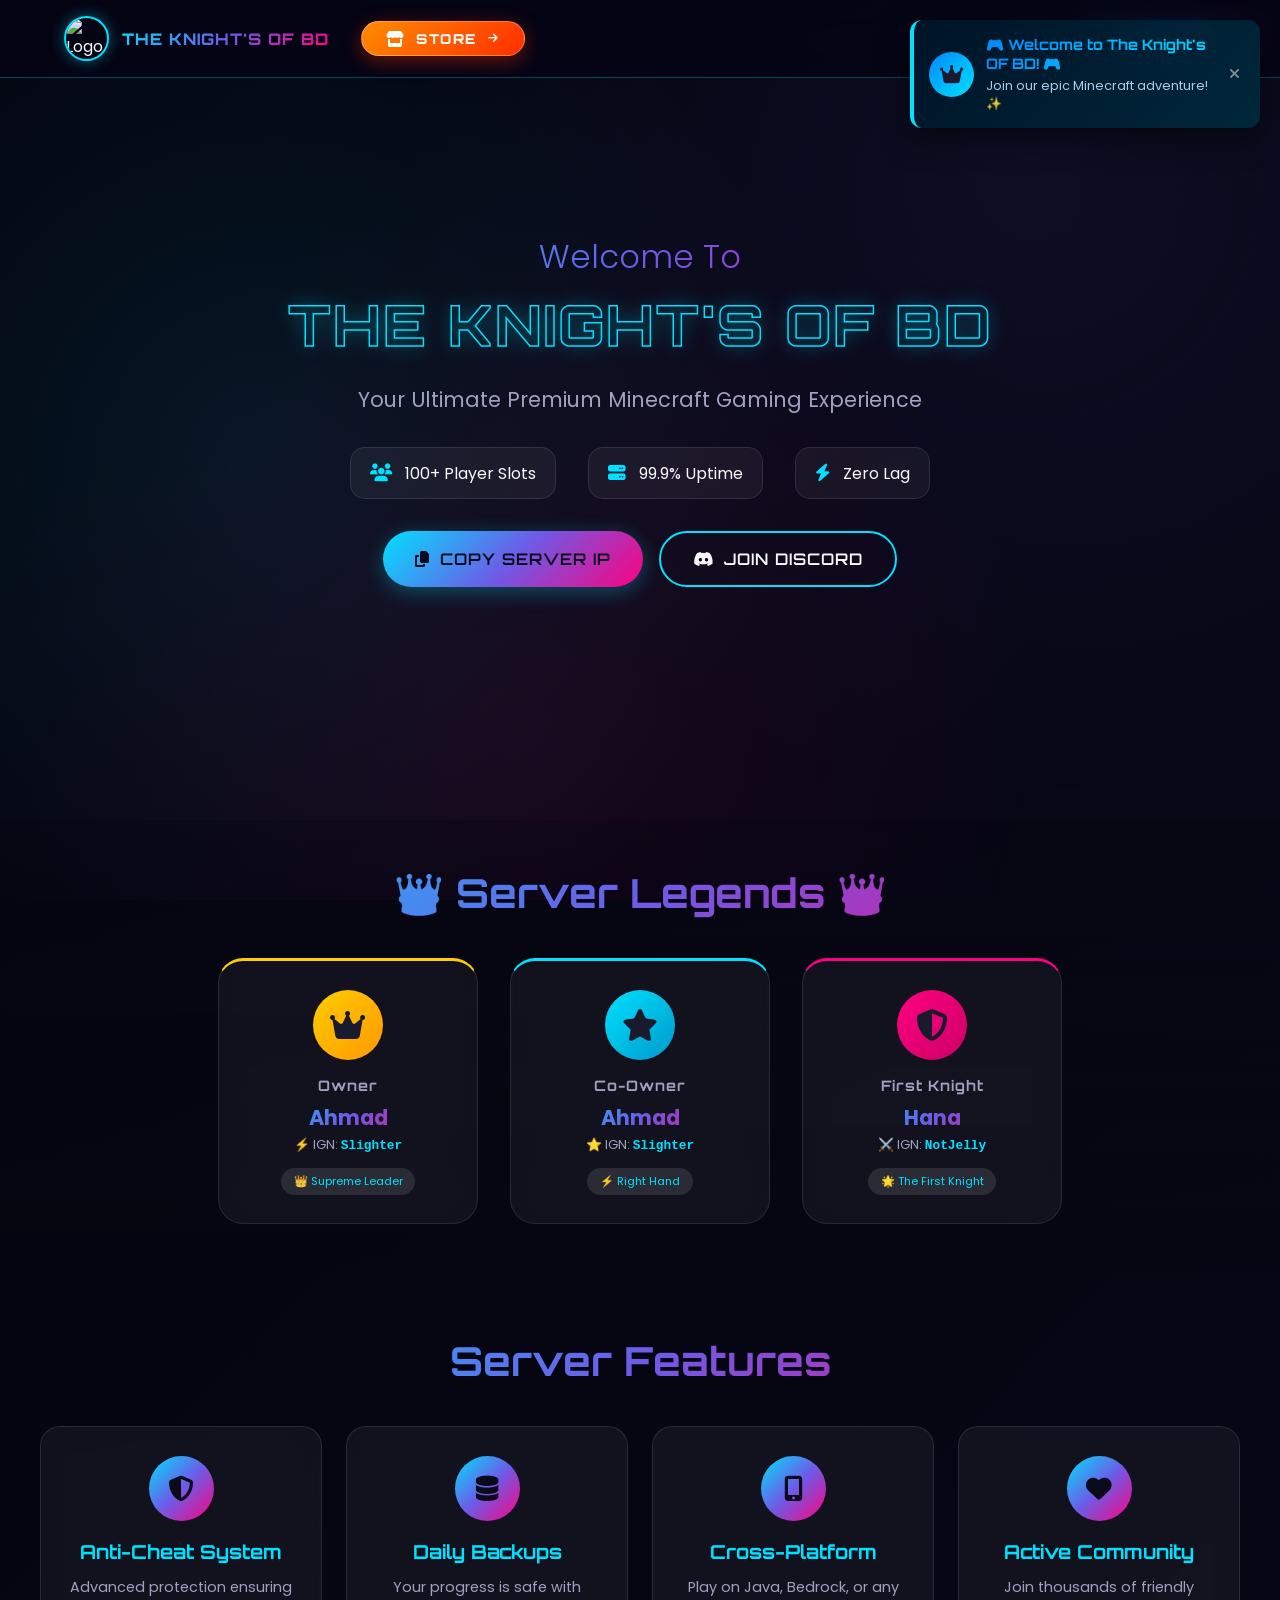
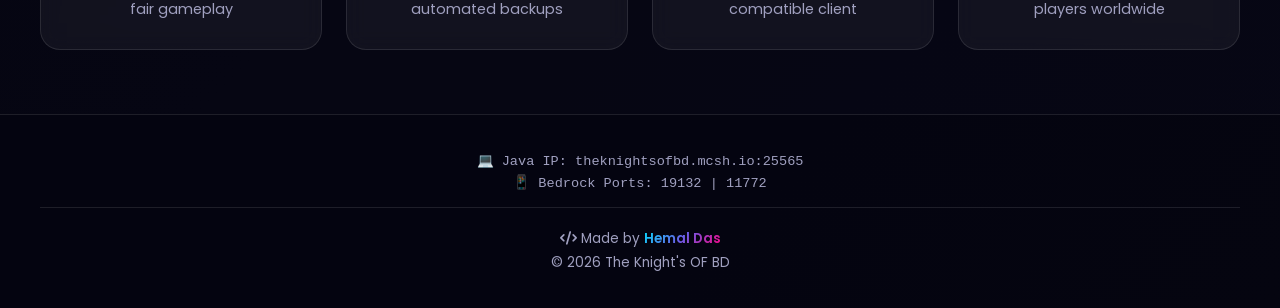
==== index.html @ 2b873f86 "Add files via upload" ====
<!DOCTYPE html>
<html lang="en">
<head>
    <meta charset="UTF-8">
    <meta name="viewport" content="width=device-width, initial-scale=1.0, viewport-fit=cover">
    <meta name="description" content="The Knight's OF BD - Premium Minecraft Gaming Server">
    <meta name="theme-color" content="#0a0a1a">
    <meta name="mobile-web-app-capable" content="yes">
    <meta name="apple-mobile-web-app-status-bar-style" content="black-translucent">
    <title>The Knight's OF BD | Minecraft Server</title>
    <link rel="icon" type="image/x-icon" href="assets/KnightLOGO9.png">
    <link rel="stylesheet" href="style.css">
    <link rel="stylesheet" href="https://cdnjs.cloudflare.com/ajax/libs/font-awesome/6.4.0/css/all.min.css">
</head>
<body>

    <!-- Loading Screen -->
    <div class="loading-screen" id="loadingScreen">
        <div class="loader">
            <div class="sword">
                <div class="blade"></div>
                <div class="hilt"></div>
            </div>
            <p>Loading The Knight's OF BD...</p>
        </div>
    </div>

    <!-- MODERN NAVBAR -->
    <nav class="knight-navbar" id="mainNavbar">
        <div class="nav-container">
            <div class="nav-left">
                <div class="nav-logo">
                    <img src="assets/KnightLOGO11.png" alt="Logo" class="nav-logo-img">
                    <span class="nav-logo-text">THE KNIGHT'S OF BD</span>
                </div>
                
                <a href="store" class="store-btn" id="storeBtn">
                    <i class="fas fa-store"></i>
                    <span>STORE</span>
                    <i class="fas fa-arrow-right"></i>
                </a>
            </div>
            
            <div class="nav-right">
                <button class="login-btn" id="loginBtn">
                    <i class="fas fa-user"></i>
                    <span>Login</span>
                </button>
                
                <div class="user-menu" id="userMenu" style="display: none;">
                    <img class="user-avatar" id="userAvatar" src="" alt="avatar">
                    <span class="user-name" id="userName">Player</span>
                    <button class="logout-btn" id="logoutBtn">
                        <i class="fas fa-sign-out-alt"></i>
                    </button>
                </div>
            </div>
        </div>
    </nav>

    <!-- Floating Copy Button -->
    <button class="floating-copy-btn" id="floatingCopyBtn">
        <i class="fas fa-copy"></i>
        <span>Click to Copy IP</span>
    </button>

    <!-- Hero Section -->
    <main class="hero-section" id="home">
        <div class="hero-content">
            <div class="hero-text">
                <h2 class="main-title">
                    <span class="title-gradient">Welcome To</span>
                    <span class="title-outline">THE KNIGHT'S OF BD</span>
                </h2>
                <p class="tagline">Your Ultimate Premium Minecraft Gaming Experience</p>
                
                <div class="server-stats">
                    <div class="stat"><i class="fas fa-users"></i><span>100+ Player Slots</span></div>
                    <div class="stat"><i class="fas fa-server"></i><span>99.9% Uptime</span></div>
                    <div class="stat"><i class="fas fa-bolt"></i><span>Zero Lag</span></div>
                </div>
            </div>
            
            <div class="hero-actions">
                <button class="btn-primary" id="copyIpBtn"><i class="fas fa-copy"></i> Copy Server IP</button>
                <button class="btn-secondary" id="discordBtn"><i class="fab fa-discord"></i> Join Discord</button>
            </div>
        </div>
    </main>

    <!-- Members Section -->
    <section class="members-section" id="members">
        <h2 class="section-title">👑 Server Legends 👑</h2>
        <div class="members-grid">
            <div class="member-card owner">
                <div class="member-icon"><i class="fas fa-crown"></i></div>
                <h3>Owner</h3>
                <p class="member-name">Ahmad</p>
                <p class="member-ign">⚡ IGN: <span>Slighter</span></p>
                <span class="member-badge">👑 Supreme Leader</span>
            </div>
            <div class="member-card coowner">
                <div class="member-icon"><i class="fas fa-star"></i></div>
                <h3>Co-Owner</h3>
                <p class="member-name">Ahmad</p>
                <p class="member-ign">⭐ IGN: <span>Slighter</span></p>
                <span class="member-badge">⚡ Right Hand</span>
            </div>
            <div class="member-card knight">
                <div class="member-icon"><i class="fas fa-shield-alt"></i></div>
                <h3>First Knight</h3>
                <p class="member-name">Hana</p>
                <p class="member-ign">⚔️ IGN: <span>NotJelly</span></p>
                <span class="member-badge">🌟 The First Knight</span>
            </div>
        </div>
    </section>

    <!-- Features Section -->
    <section class="features-section" id="features">
        <h2 class="section-title">Server Features</h2>
        <div class="features-grid">
            <div class="feature-card"><div class="feature-icon"><i class="fas fa-shield-alt"></i></div><h3>Anti-Cheat System</h3><p>Advanced protection ensuring fair gameplay</p></div>
            <div class="feature-card"><div class="feature-icon"><i class="fas fa-database"></i></div><h3>Daily Backups</h3><p>Your progress is safe with automated backups</p></div>
            <div class="feature-card"><div class="feature-icon"><i class="fas fa-mobile-alt"></i></div><h3>Cross-Platform</h3><p>Play on Java, Bedrock, or any compatible client</p></div>
            <div class="feature-card"><div class="feature-icon"><i class="fas fa-heart"></i></div><h3>Active Community</h3><p>Join thousands of friendly players worldwide</p></div>
        </div>
    </section>

    <!-- Footer -->
    <footer class="footer">
        <div class="footer-content">
            <div class="footer-info">
                <p class="server-ip-footer">💻 Java IP: theknightsofbd.mcsh.io:25565</p>
                <p class="server-ip-footer">📱 Bedrock Ports: 19132 | 11772</p>
            </div>
            <div class="footer-credit"><p><i class="fas fa-code"></i> Made by <span class="highlight">Hemal Das</span></p><p>&copy; 2026 The Knight's OF BD</p></div>
        </div>
    </footer>
    
    <!-- Login Modal -->
    <div class="modal" id="loginModal">
        <div class="modal-content login-modal-content">
            <button class="close-modal" id="closeLoginModal">&times;</button>
            <h2><i class="fas fa-user-shield"></i> Welcome to Knights of BD</h2>
            <div class="login-tabs">
                <button class="tab-btn active" id="loginTabBtn">🔐 Login</button>
                <button class="tab-btn" id="registerTabBtn">📝 Register</button>
            </div>
            <form id="loginForm" class="auth-form active">
                <input type="email" id="loginEmail" placeholder="Email Address" required>
                <input type="password" id="loginPassword" placeholder="Password" required>
                <button type="submit" class="auth-submit">Login <i class="fas fa-arrow-right"></i></button>
            </form>
            <form id="registerForm" class="auth-form">
                <input type="text" id="regUsername" placeholder="Username" required>
                <input type="email" id="regEmail" placeholder="Email Address" required>
                <input type="password" id="regPassword" placeholder="Password (min 6 characters)" required>
                <button type="submit" class="auth-submit">Create Account <i class="fas fa-gem"></i></button>
            </form>
        </div>
    </div>

    <!-- IP Modal -->
    <div class="modal" id="ipModal">
        <div class="modal-content">
            <button class="close-modal">&times;</button>
            <h2><i class="fas fa-server"></i> Server Connection</h2>
            <div class="ip-section"><h3><i class="fab fa-java"></i> Java Edition</h3><div class="ip-container"><code class="server-ip">theknightsofbd.mcsh.io:25565</code><button class="copy-btn" data-ip="theknightsofbd.mcsh.io:25565"><i class="fas fa-copy"></i> Copy</button></div></div>
            <div class="ip-section"><h3><i class="fas fa-mobile-alt"></i> Bedrock Edition</h3><div class="ip-container"><code class="server-ip">theknightsofbd.mcsh.io</code><button class="copy-btn" data-ip="theknightsofbd.mcsh.io"><i class="fas fa-copy"></i> Copy IP</button></div><div class="port-info"><p><strong>Ports:</strong> 19132 or 11772</p></div></div>
            <div class="version-info"><p><i class="fas fa-code-branch"></i> <strong>Supported Versions:</strong> 1.8 - 1.21.x</p></div>
        </div>
    </div>

    <!-- Notification Container -->
    <div class="notification-container" id="notificationContainer"></div>

    <!-- Back to Top Button -->
    <button class="back-to-top" id="backToTop"><i class="fas fa-arrow-up"></i></button>

    <!-- Firebase Config -->
    <script type="module">
        // Firebase SDK imports
        import { initializeApp } from "https://www.gstatic.com/firebasejs/11.0.1/firebase-app.js";
        import { 
            getAuth, 
            createUserWithEmailAndPassword, 
            signInWithEmailAndPassword, 
            signOut, 
            onAuthStateChanged 
        } from "https://www.gstatic.com/firebasejs/11.0.1/firebase-auth.js";

        // Your Firebase Configuration
        const firebaseConfig = {
            apiKey: "AIzaSyAIUFhLZC21fM4-ouKpMWF1ByBtD5ix8KU",
            authDomain: "the-knights-acc.firebaseapp.com",
            projectId: "the-knights-acc",
            storageBucket: "the-knights-acc.firebasestorage.app",
            messagingSenderId: "223979026951",
            appId: "1:223979026951:web:9f0e31cf6805e7ada588a2",
            measurementId: "G-ZK5RGP712N"
        };

        // Initialize Firebase
        const app = initializeApp(firebaseConfig);
        const auth = getAuth(app);
        console.log('✅ Firebase Connected!');

        // Notification function
        function showNotification(title, message, type = 'info') {
            const container = document.getElementById('notificationContainer');
            if (!container) { alert(`${title}: ${message}`); return; }
            
            const toast = document.createElement('div');
            toast.className = `toast-notification toast-${type}`;
            const icons = { success: 'fa-check-circle', error: 'fa-exclamation-triangle', info: 'fa-info-circle', warning: 'fa-exclamation-circle' };
            
            toast.innerHTML = `
                <div class="toast-icon"><i class="fas ${icons[type] || 'fa-bell'}"></i></div>
                <div class="toast-content"><div class="toast-title">${title}</div><div class="toast-message">${message}</div></div>
                <button class="toast-close" onclick="this.closest('.toast-notification').remove()"><i class="fas fa-times"></i></button>
                <div class="toast-progress"><div class="toast-progress-bar"></div></div>
            `;
            
            container.appendChild(toast);
            setTimeout(() => toast.classList.add('show'), 10);
            setTimeout(() => { toast.classList.remove('show'); setTimeout(() => toast.remove(), 300); }, 4000);
        }

        // DOM Elements
        document.addEventListener('DOMContentLoaded', () => {
            const loginBtn = document.getElementById('loginBtn');
            const loginModal = document.getElementById('loginModal');
            const closeLoginModal = document.getElementById('closeLoginModal');
            const loginTabBtn = document.getElementById('loginTabBtn');
            const registerTabBtn = document.getElementById('registerTabBtn');
            const loginForm = document.getElementById('loginForm');
            const registerForm = document.getElementById('registerForm');
            const userMenu = document.getElementById('userMenu');
            const userName = document.getElementById('userName');
            const userAvatar = document.getElementById('userAvatar');
            const logoutBtn = document.getElementById('logoutBtn');
            const copyIpBtn = document.getElementById('copyIpBtn');
            const ipModal = document.getElementById('ipModal');
            const discordBtn = document.getElementById('discordBtn');
            const floatingCopyBtn = document.getElementById('floatingCopyBtn');
            const backToTop = document.getElementById('backToTop');

            // Loading screen
            const loadingScreen = document.getElementById('loadingScreen');
            if (loadingScreen) {
                setTimeout(() => {
                    loadingScreen.classList.add('fade-out');
                    setTimeout(() => loadingScreen.style.display = 'none', 500);
                }, 2000);
            }

            // Copy IP function
            async function copyIP(ip) {
                try {
                    await navigator.clipboard.writeText(ip);
                    showNotification('✅ Copied!', `IP copied to clipboard!`, 'success');
                    if (navigator.vibrate) navigator.vibrate(100);
                } catch (err) {
                    showNotification('❌ Failed', 'Please copy manually', 'error');
                }
            }

            if (copyIpBtn) copyIpBtn.onclick = () => ipModal.classList.add('active');
            if (floatingCopyBtn) floatingCopyBtn.onclick = () => copyIP('theknightsofbd.mcsh.io');

            document.querySelectorAll('.copy-btn').forEach(btn => {
                btn.onclick = () => copyIP(btn.getAttribute('data-ip'));
            });

            if (discordBtn) {
                discordBtn.onclick = () => {
                    showNotification('Opening Discord', 'Join our community! 🎉', 'info');
                    setTimeout(() => window.open('https://discord.gg/GU9426EpBM', '_blank'), 500);
                };
            }

            if (backToTop) {
                window.addEventListener('scroll', () => {
                    backToTop.classList.toggle('visible', window.scrollY > 300);
                });
                backToTop.onclick = () => window.scrollTo({ top: 0, behavior: 'smooth' });
            }

            // Close modals
            document.querySelectorAll('.close-modal').forEach(btn => {
                btn.onclick = () => {
                    if (loginModal) loginModal.classList.remove('active');
                    if (ipModal) ipModal.classList.remove('active');
                };
            });
            
            window.onclick = (e) => {
                if (e.target === loginModal) loginModal.classList.remove('active');
                if (e.target === ipModal) ipModal.classList.remove('active');
            };

            if (loginBtn) loginBtn.onclick = () => loginModal.classList.add('active');
            if (closeLoginModal) closeLoginModal.onclick = () => loginModal.classList.remove('active');

            // Tab switching
            if (loginTabBtn && registerTabBtn && loginForm && registerForm) {
                loginTabBtn.onclick = () => {
                    loginTabBtn.classList.add('active'); 
                    registerTabBtn.classList.remove('active');
                    loginForm.classList.add('active'); 
                    registerForm.classList.remove('active');
                };
                registerTabBtn.onclick = () => {
                    registerTabBtn.classList.add('active'); 
                    loginTabBtn.classList.remove('active');
                    registerForm.classList.add('active'); 
                    loginForm.classList.remove('active');
                };
            }

            // Register
            if (registerForm) {
                registerForm.onsubmit = async (e) => {
                    e.preventDefault();
                    const username = document.getElementById('regUsername')?.value;
                    const email = document.getElementById('regEmail')?.value;
                    const password = document.getElementById('regPassword')?.value;
                    
                    if (!username || !email || !password) {
                        showNotification('Error', 'Please fill all fields!', 'error');
                        return;
                    }
                    if (password.length < 6) {
                        showNotification('Error', 'Password must be at least 6 characters!', 'error');
                        return;
                    }
                    
                    try {
                        const userCred = await createUserWithEmailAndPassword(auth, email, password);
                        showNotification('Welcome!', `✅ Account created, ${username}!`, 'success');
                        loginModal.classList.remove('active');
                        registerForm.reset();
                    } catch (error) {
                        let msg = error.code === 'auth/email-already-in-use' ? 'Email already registered!' : error.message;
                        showNotification('Registration Failed', msg, 'error');
                    }
                };
            }

            // Login
            if (loginForm) {
                loginForm.onsubmit = async (e) => {
                    e.preventDefault();
                    const email = document.getElementById('loginEmail')?.value;
                    const password = document.getElementById('loginPassword')?.value;
                    
                    if (!email || !password) {
                        showNotification('Error', 'Please enter email and password!', 'error');
                        return;
                    }
                    
                    try {
                        await signInWithEmailAndPassword(auth, email, password);
                        showNotification('Welcome Back!', '✅ Login successful! ⚔️', 'success');
                        loginModal.classList.remove('active');
                        loginForm.reset();
                    } catch (error) {
                        let msg = error.code === 'auth/invalid-credential' ? 'Invalid email or password!' : error.message;
                        showNotification('Login Failed', msg, 'error');
                    }
                };
            }

            // Logout
            if (logoutBtn) {
                logoutBtn.onclick = async () => {
                    await signOut(auth);
                    showNotification('Logged Out', '👋 See you soon!', 'info');
                };
            }

            // Auth State Listener
            onAuthStateChanged(auth, (user) => {
                const loginBtnElement = document.getElementById('loginBtn');
                const userMenuElement = document.getElementById('userMenu');
                
                if (user) {
                    const displayName = user.email.split('@')[0];
                    if (userName) userName.textContent = displayName;
                    if (userAvatar) {
                        userAvatar.src = `https://minotar.net/avatar/${encodeURIComponent(displayName)}/32`;
                        userAvatar.onerror = function() {
                            this.src = 'data:image/svg+xml,%3Csvg xmlns="http://www.w3.org/2000/svg" viewBox="0 0 100 100"%3E%3Crect width="100" height="100" fill="%23333"/%3E%3Ccircle cx="50" cy="40" r="15" fill="%23666"/%3E%3Crect x="35" y="60" width="30" height="25" fill="%23666"/%3E%3C/svg%3E';
                        };
                    }
                    if (userMenuElement) userMenuElement.style.display = 'flex';
                    if (loginBtnElement) loginBtnElement.style.display = 'none';
                } else {
                    if (userMenuElement) userMenuElement.style.display = 'none';
                    if (loginBtnElement) loginBtnElement.style.display = 'flex';
                }
            });
        });
    </script>
    <script src="script.js"></script>
</body>
</html>
---- style.css ----
/* ============================================
   THE KNIGHT'S OF BD - MAIN STYLESHEET
   No Nav Bar - Clean & Responsive
   ============================================ */

@import url('https://fonts.googleapis.com/css2?family=Orbitron:wght@400;500;600;700;800&family=Poppins:wght@300;400;500;600;700&display=swap');

:root {
    --primary: #00e1ff;
    --primary-dark: #00b8d4;
    --secondary: #6c5ce7;
    --dark: #0a0a1a;
    --darker: #050510;
    --light: #f8f9fa;
    --accent: #ff0080;
    --gradient: linear-gradient(135deg, #00e1ff, #6c5ce7, #ff0080);
    --glass: rgba(255, 255, 255, 0.05);
    --glass-border: rgba(255, 255, 255, 0.1);
    --shadow: 0 8px 32px rgba(0, 0, 0, 0.3);
    --transition: all 0.3s cubic-bezier(0.4, 0, 0.2, 1);
}

* {
    margin: 0;
    padding: 0;
    box-sizing: border-box;
}

body {
    font-family: 'Poppins', sans-serif;
    background: linear-gradient(135deg, var(--darker), var(--dark));
    color: var(--light);
    min-height: 100vh;
    overflow-x: hidden;
    position: relative;
}

/* Background Effects */
body::before {
    content: '';
    position: fixed;
    top: 0;
    left: 0;
    width: 100%;
    height: 100%;
    background: 
        radial-gradient(circle at 20% 50%, rgba(0, 225, 255, 0.08) 0%, transparent 50%),
        radial-gradient(circle at 80% 20%, rgba(108, 92, 231, 0.08) 0%, transparent 50%),
        radial-gradient(circle at 40% 80%, rgba(255, 0, 128, 0.08) 0%, transparent 50%);
    z-index: -2;
    pointer-events: none;
}

/* ====================
   LOADING SCREEN
   ==================== */
.loading-screen {
    position: fixed;
    top: 0;
    left: 0;
    width: 100%;
    height: 100%;
    background: var(--darker);
    display: flex;
    justify-content: center;
    align-items: center;
    z-index: 9999;
    transition: opacity 0.5s ease;
}

.loading-screen.fade-out {
    opacity: 0;
    pointer-events: none;
}

.loader {
    text-align: center;
}

.sword {
    position: relative;
    width: 60px;
    height: 200px;
    margin: 0 auto 30px;
    animation: swordIdle 2s infinite ease-in-out;
}

.blade {
    position: absolute;
    top: 0;
    left: 50%;
    transform: translateX(-50%);
    width: 8px;
    height: 150px;
    background: linear-gradient(to bottom, #bdc3c7, #95a5a6);
    border-radius: 4px;
}

.hilt {
    position: absolute;
    bottom: 0;
    left: 50%;
    transform: translateX(-50%);
    width: 20px;
    height: 50px;
    background: linear-gradient(to bottom, #8b4513, #654321);
    border-radius: 8px;
}

.loader p {
    font-family: 'Orbitron', sans-serif;
    font-size: 1rem;
    color: var(--primary);
    letter-spacing: 2px;
    text-transform: uppercase;
}

/* ====================
   FLOATING COPY BUTTON - TOP RIGHT CORNER
   ==================== */
.floating-copy-btn {
    position: fixed;
    top: 20px;
    right: 20px;  /* ← left থেকে right করে দিয়েছি */
    z-index: 1001;
    background: var(--gradient);
    border: none;
    border-radius: 40px;
    padding: 10px 20px;
    display: flex;
    align-items: center;
    gap: 10px;
    cursor: pointer;
    font-family: 'Orbitron', sans-serif;
    font-weight: 600;
    font-size: 0.85rem;
    color: var(--dark);
    box-shadow: 0 4px 15px rgba(0, 225, 255, 0.3);
    transition: all 0.3s ease;
    backdrop-filter: blur(5px);
}

.floating-copy-btn i {
    font-size: 1rem;
}

.floating-copy-btn:hover {
    transform: translateY(-2px);
    box-shadow: 0 6px 20px rgba(0, 225, 255, 0.5);
}

.floating-copy-btn:active {
    transform: translateY(1px);
}

/* Responsive adjustment for mobile */
@media (max-width: 768px) {
    .floating-copy-btn {
        top: 10px;
        right: 10px;  /* mobile এও right side */
        padding: 6px 12px;
        font-size: 0.7rem;
    }
    
    .floating-copy-btn span {
        display: none;
    }
    
    .floating-copy-btn i {
        font-size: 1rem;
        margin: 0;
    }
}

/* ====================
   SIMPLE HEADER (No Nav Bar)
   ==================== */
.simple-header {
    position: relative;
    padding: 1rem 5%;
    background: rgba(5, 5, 16, 0.8);
    backdrop-filter: blur(10px);
    border-bottom: 1px solid var(--glass-border);
}

.header-container {
    display: flex;
    align-items: center;
    justify-content: center;
    gap: 1rem;
    flex-wrap: wrap;
    max-width: 1200px;
    margin: 0 auto;
}

.site-logo {
    width: 55px;
    height: 55px;
    border-radius: 50%;
    object-fit: cover;
    border: 2px solid var(--primary);
    box-shadow: 0 0 15px rgba(0, 225, 255, 0.4);
    animation: logoGlow 3s infinite alternate;
}

.site-title {
    font-family: 'Orbitron', sans-serif;
    font-size: clamp(1rem, 5vw, 1.3rem);
    font-weight: 800;
    background: var(--gradient);
    -webkit-background-clip: text;
    -webkit-text-fill-color: transparent;
    background-clip: text;
    letter-spacing: 1px;
}

/* ====================
   HERO SECTION
   ==================== */
.hero-section {
    min-height: calc(100vh - 80px);
    display: flex;
    align-items: center;
    justify-content: center;
    padding: 2rem 1.5rem;
    position: relative;
}

.hero-content {
    text-align: center;
    max-width: 900px;
    width: 100%;
    z-index: 1;
}

.main-title {
    margin-bottom: 1.5rem;
    display: flex;
    flex-direction: column;
    gap: 0.5rem;
}

.title-gradient {
    font-size: clamp(1.2rem, 5vw, 2rem);
    font-weight: 300;
    background: var(--gradient);
    -webkit-background-clip: text;
    -webkit-text-fill-color: transparent;
    background-clip: text;
}

.title-outline {
    font-family: 'Orbitron', sans-serif;
    font-size: clamp(1.5rem, 7vw, 3.5rem);
    font-weight: 800;
    text-transform: uppercase;
    letter-spacing: 2px;
    -webkit-text-stroke: 1.5px var(--primary);
    color: transparent;
    text-shadow: 0 0 20px rgba(0, 225, 255, 0.3);
}

.tagline {
    font-size: clamp(0.9rem, 4vw, 1.3rem);
    margin-bottom: 2rem;
    color: #a0a0c0;
}

/* Server Stats */
.server-stats {
    display: flex;
    justify-content: center;
    gap: clamp(0.8rem, 4vw, 2rem);
    margin: 2rem 0;
    flex-wrap: wrap;
}

.stat {
    display: flex;
    align-items: center;
    gap: 0.8rem;
    padding: 0.8rem 1.2rem;
    background: var(--glass);
    border: 1px solid var(--glass-border);
    border-radius: 15px;
    backdrop-filter: blur(10px);
    font-size: clamp(0.8rem, 3.5vw, 1rem);
}

.stat i {
    color: var(--primary);
    font-size: 1.1rem;
}

/* Hero Buttons */
.hero-actions {
    display: flex;
    gap: 1rem;
    justify-content: center;
    margin-top: 2rem;
    flex-wrap: wrap;
}

.btn-primary, .btn-secondary {
    padding: clamp(0.8rem, 3vw, 1rem) clamp(1.5rem, 5vw, 2rem);
    border: none;
    border-radius: 30px;
    font-family: 'Orbitron', sans-serif;
    font-weight: 600;
    font-size: clamp(0.8rem, 3.5vw, 1rem);
    cursor: pointer;
    transition: var(--transition);
    display: flex;
    align-items: center;
    gap: 10px;
    text-transform: uppercase;
    letter-spacing: 1px;
}

.btn-primary {
    background: var(--gradient);
    color: var(--dark);
    box-shadow: 0 5px 20px rgba(0, 225, 255, 0.3);
}

.btn-primary:hover {
    transform: translateY(-3px);
    box-shadow: 0 8px 25px rgba(0, 225, 255, 0.5);
}

.btn-secondary {
    background: transparent;
    color: var(--light);
    border: 2px solid var(--primary);
}

.btn-secondary:hover {
    background: var(--primary);
    color: var(--dark);
    transform: translateY(-3px);
}

/* ====================
   MEMBERS SECTION
   ==================== */
.members-section {
    padding: 3rem 1.5rem;
    background: linear-gradient(180deg, rgba(5, 5, 16, 0.3), rgba(5, 5, 16, 0.6));
}

.members-grid {
    display: flex;
    justify-content: center;
    gap: 2rem;
    flex-wrap: wrap;
    max-width: 1000px;
    margin: 0 auto;
}

.member-card {
    background: var(--glass);
    border: 1px solid var(--glass-border);
    border-radius: 25px;
    padding: 1.8rem 1.5rem;
    text-align: center;
    backdrop-filter: blur(10px);
    transition: all 0.3s ease;
    min-width: 220px;
    flex: 1;
    max-width: 260px;
    position: relative;
    overflow: hidden;
}

.member-card::before {
    content: '';
    position: absolute;
    top: 0;
    left: -100%;
    width: 100%;
    height: 100%;
    background: linear-gradient(90deg, transparent, rgba(255, 255, 255, 0.08), transparent);
    transition: left 0.5s ease;
}

.member-card:hover::before {
    left: 100%;
}

.member-card:hover {
    transform: translateY(-8px);
    border-color: var(--primary);
    box-shadow: 0 10px 30px rgba(0, 225, 255, 0.2);
}

/* Owner Card */
.member-card.owner {
    border-top: 3px solid #ffcc00;
}
.member-card.owner .member-icon {
    background: linear-gradient(135deg, #ffcc00, #ff9900);
    color: #1a1a2e;
}

/* Co-Owner Card */
.member-card.coowner {
    border-top: 3px solid #00e1ff;
}
.member-card.coowner .member-icon {
    background: linear-gradient(135deg, #00e1ff, #0099cc);
    color: #1a1a2e;
}

/* Knight Card */
.member-card.knight {
    border-top: 3px solid #ff0080;
}
.member-card.knight .member-icon {
    background: linear-gradient(135deg, #ff0080, #cc0066);
    color: #1a1a2e;
}

.member-icon {
    width: 70px;
    height: 70px;
    border-radius: 50%;
    display: flex;
    align-items: center;
    justify-content: center;
    margin: 0 auto 1rem;
    font-size: 2rem;
    transition: transform 0.3s ease;
}

.member-card:hover .member-icon {
    transform: scale(1.1) rotate(5deg);
}

.member-card h3 {
    font-family: 'Orbitron', sans-serif;
    font-size: 0.9rem;
    color: #a0a0c0;
    letter-spacing: 1px;
    margin-bottom: 0.5rem;
}

.member-name {
    font-size: 1.3rem;
    font-weight: 700;
    margin: 0.5rem 0 0.2rem;
    background: var(--gradient);
    -webkit-background-clip: text;
    -webkit-text-fill-color: transparent;
    background-clip: text;
}

.member-ign {
    font-size: 0.8rem;
    color: #a0a0c0;
    margin-bottom: 0.8rem;
}

.member-ign span {
    color: var(--primary);
    font-family: monospace;
    font-weight: 600;
}

.member-badge {
    display: inline-block;
    font-size: 0.7rem;
    padding: 0.3rem 0.8rem;
    background: rgba(255, 255, 255, 0.1);
    border-radius: 20px;
    color: var(--primary);
}

/* ====================
   FEATURES SECTION
   ==================== */
.features-section {
    padding: 4rem 1.5rem;
    background: rgba(5, 5, 16, 0.5);
}

.section-title {
    text-align: center;
    font-family: 'Orbitron', sans-serif;
    font-size: clamp(1.8rem, 6vw, 2.5rem);
    margin-bottom: 2.5rem;
    background: var(--gradient);
    -webkit-background-clip: text;
    -webkit-text-fill-color: transparent;
    background-clip: text;
}

.features-grid {
    display: grid;
    grid-template-columns: repeat(auto-fit, minmax(250px, 1fr));
    gap: 1.5rem;
    max-width: 1200px;
    margin: 0 auto;
}

.feature-card {
    background: var(--glass);
    border: 1px solid var(--glass-border);
    border-radius: 20px;
    padding: 1.8rem;
    text-align: center;
    backdrop-filter: blur(10px);
    transition: var(--transition);
}

.feature-card:hover {
    transform: translateY(-8px);
    border-color: var(--primary);
    box-shadow: 0 10px 30px rgba(0, 225, 255, 0.15);
}

.feature-icon {
    width: 65px;
    height: 65px;
    background: var(--gradient);
    border-radius: 50%;
    display: flex;
    align-items: center;
    justify-content: center;
    margin: 0 auto 1.2rem;
    font-size: 1.6rem;
    color: var(--dark);
}

.feature-card h3 {
    font-family: 'Orbitron', sans-serif;
    margin-bottom: 0.8rem;
    color: var(--primary);
    font-size: clamp(1rem, 4vw, 1.2rem);
}

.feature-card p {
    color: #a0a0c0;
    line-height: 1.5;
    font-size: 0.9rem;
}

/* ====================
   FOOTER
   ==================== */
.footer {
    text-align: center;
    padding: 2rem;
    background: rgba(5, 5, 16, 0.9);
    border-top: 1px solid var(--glass-border);
}

.footer-content {
    max-width: 1200px;
    margin: 0 auto;
}

.footer-info {
    margin-bottom: 1rem;
}

.footer-credit {
    margin-top: 1rem;
    padding-top: 1rem;
    border-top: 1px solid var(--glass-border);
}

.footer p {
    color: #a0a0c0;
    font-size: 0.85rem;
    margin: 0.3rem 0;
}

.server-ip-footer {
    font-family: monospace;
    color: var(--primary);
    font-size: 0.8rem;
}

.highlight {
    background: var(--gradient);
    -webkit-background-clip: text;
    -webkit-text-fill-color: transparent;
    background-clip: text;
    font-weight: 600;
}

/* ====================
   MODAL
   ==================== */
.modal {
    display: none;
    position: fixed;
    top: 0;
    left: 0;
    width: 100%;
    height: 100%;
    background: rgba(0, 0, 0, 0.85);
    z-index: 2000;
    justify-content: center;
    align-items: center;
    backdrop-filter: blur(5px);
}

.modal.active {
    display: flex;
    animation: modalFadeIn 0.3s ease;
}

.modal-content {
    background: linear-gradient(135deg, rgba(10, 10, 26, 0.98), rgba(5, 5, 16, 0.98));
    border: 1px solid var(--primary);
    border-radius: 20px;
    padding: 2rem;
    max-width: 500px;
    width: 90%;
    backdrop-filter: blur(20px);
    position: relative;
    margin: 1rem;
}

.close-modal {
    position: absolute;
    top: 1rem;
    right: 1.2rem;
    font-size: 1.8rem;
    background: none;
    border: none;
    color: var(--light);
    cursor: pointer;
    transition: var(--transition);
}

.close-modal:hover {
    color: var(--accent);
    transform: rotate(90deg);
}

.modal-content h2 {
    display: flex;
    align-items: center;
    gap: 10px;
    margin-bottom: 1.5rem;
    color: var(--primary);
    font-size: 1.5rem;
}

.ip-section {
    margin-bottom: 1.5rem;
    padding-bottom: 1rem;
    border-bottom: 1px solid var(--glass-border);
}

.ip-section h3 {
    font-size: 1rem;
    margin-bottom: 0.8rem;
    color: var(--primary);
    display: flex;
    align-items: center;
    gap: 8px;
}

.ip-container {
    display: flex;
    gap: 0.8rem;
    margin: 0.8rem 0;
    flex-wrap: wrap;
}

.server-ip {
    flex: 1;
    background: rgba(0, 0, 0, 0.5);
    padding: 0.8rem;
    border-radius: 10px;
    font-family: monospace;
    font-size: 0.85rem;
    border: 1px solid var(--glass-border);
    word-break: break-all;
}

.copy-btn {
    background: var(--gradient);
    color: var(--dark);
    border: none;
    padding: 0.8rem 1.2rem;
    border-radius: 10px;
    font-family: 'Orbitron', sans-serif;
    font-weight: 600;
    cursor: pointer;
    transition: var(--transition);
    display: flex;
    align-items: center;
    gap: 8px;
}

.copy-btn:active {
    transform: scale(0.97);
}

.port-info {
    margin-top: 0.5rem;
}

.port-info p {
    margin: 0.3rem 0;
    font-size: 0.85rem;
    color: #a0a0c0;
}

.version-info {
    margin-top: 1rem;
    padding-top: 1rem;
    border-top: 1px solid var(--glass-border);
    text-align: center;
}

.version-info p {
    color: #a0a0c0;
    font-size: 0.85rem;
}

/* ====================
   NOTIFICATION SYSTEM
   ==================== */
.notification-container {
    position: fixed;
    top: 20px;
    right: 20px;
    z-index: 99999;
    display: flex;
    flex-direction: column;
    gap: 12px;
    max-width: 350px;
}

.toast-notification {
    border-radius: 12px;
    padding: 15px;
    box-shadow: 0 10px 30px rgba(0, 0, 0, 0.5);
    backdrop-filter: blur(20px);
    transform: translateX(400px);
    opacity: 0;
    transition: all 0.4s cubic-bezier(0.68, -0.55, 0.265, 1.55);
    display: flex;
    align-items: center;
    gap: 12px;
    position: relative;
}

.toast-notification.show {
    transform: translateX(0);
    opacity: 1;
}

.toast-icon {
    width: 45px;
    height: 45px;
    border-radius: 50%;
    display: flex;
    align-items: center;
    justify-content: center;
    font-size: 1.3rem;
    flex-shrink: 0;
}

.toast-content {
    flex: 1;
}

.toast-title {
    font-family: 'Orbitron', sans-serif;
    font-size: 0.9rem;
    font-weight: 700;
    margin-bottom: 4px;
}

.toast-message {
    font-size: 0.8rem;
    opacity: 0.9;
}

.toast-close {
    background: none;
    border: none;
    color: rgba(255, 255, 255, 0.5);
    cursor: pointer;
    font-size: 0.9rem;
    padding: 5px;
    transition: all 0.2s;
}

.toast-close:hover {
    color: white;
}

.toast-progress {
    position: absolute;
    bottom: 0;
    left: 0;
    width: 100%;
    height: 3px;
    overflow: hidden;
    border-radius: 0 0 12px 12px;
}

.toast-progress-bar {
    height: 100%;
    width: 100%;
    transform-origin: left;
    animation: progressShrink 4s linear forwards;
}

/* Welcome Notification - Blue to Cyan */
.toast-welcome {
    border-left: 4px solid #00e1ff;
    background: linear-gradient(135deg, rgba(0, 20, 40, 0.98), rgba(0, 40, 60, 0.98));
}

.toast-welcome .toast-icon {
    background: linear-gradient(135deg, #0088ff, #00e1ff);
    color: #1a1a2e;
}

.toast-welcome .toast-title {
    background: linear-gradient(135deg, #0088ff, #00e1ff);
    -webkit-background-clip: text;
    -webkit-text-fill-color: transparent;
    background-clip: text;
}

.toast-welcome .toast-message {
    color: #b8e1ff;
}

.toast-welcome .toast-progress-bar {
    background: linear-gradient(90deg, #0088ff, #00e1ff);
}

/* Copy Notification - Cyan to Purple to Pink */
.toast-copy {
    border-left: 4px solid #ff0080;
    background: linear-gradient(135deg, rgba(30, 0, 40, 0.98), rgba(50, 0, 60, 0.98));
}

.toast-copy .toast-icon {
    background: linear-gradient(135deg, #00e1ff, #6c5ce7, #ff0080);
    color: #1a1a2e;
}

.toast-copy .toast-title {
    background: linear-gradient(135deg, #00e1ff, #6c5ce7, #ff0080);
    -webkit-background-clip: text;
    -webkit-text-fill-color: transparent;
    background-clip: text;
}

.toast-copy .toast-message {
    color: #e0b8ff;
}

.toast-copy .toast-progress-bar {
    background: linear-gradient(90deg, #00e1ff, #6c5ce7, #ff0080);
}

/* ====================
   BACK TO TOP
   ==================== */
.back-to-top {
    position: fixed;
    bottom: 1.5rem;
    right: 1.5rem;
    width: 45px;
    height: 45px;
    background: var(--gradient);
    border: none;
    border-radius: 50%;
    color: var(--dark);
    font-size: 1.1rem;
    cursor: pointer;
    opacity: 0;
    visibility: hidden;
    transition: var(--transition);
    z-index: 100;
    display: flex;
    align-items: center;
    justify-content: center;
}

.back-to-top.visible {
    opacity: 1;
    visibility: visible;
}

.back-to-top:hover {
    transform: translateY(-3px);
    box-shadow: 0 5px 20px rgba(0, 225, 255, 0.4);
}

/* ====================
   ANIMATIONS
   ==================== */
@keyframes swordIdle {
    0%, 100% { transform: rotate(0deg); }
    25% { transform: rotate(5deg); }
    75% { transform: rotate(-5deg); }
}

@keyframes logoGlow {
    0%, 100% { box-shadow: 0 0 15px rgba(0, 225, 255, 0.4); }
    50% { box-shadow: 0 0 30px rgba(0, 225, 255, 0.8); }
}

@keyframes modalFadeIn {
    from { opacity: 0; transform: scale(0.9); }
    to { opacity: 1; transform: scale(1); }
}

@keyframes progressShrink {
    from { transform: scaleX(1); }
    to { transform: scaleX(0); }
}

@keyframes gentleFloat {
    0%, 100% { transform: translateY(0px); }
    50% { transform: translateY(-5px); }
}

@keyframes softPulse {
    0%, 100% { opacity: 0.6; }
    50% { opacity: 1; }
}

@keyframes floatParticle {
    0% { transform: translateY(0) rotate(0deg); opacity: 0; }
    10% { opacity: 0.2; }
    90% { opacity: 0.2; }
    100% { transform: translateY(-100vh) rotate(360deg); opacity: 0; }
}

.member-card {
    animation: gentleFloat 4s ease-in-out infinite;
    animation-delay: calc(var(--i, 0) * 0.5s);
}

.member-card:nth-child(1) { --i: 0; }
.member-card:nth-child(2) { --i: 1; }
.member-card:nth-child(3) { --i: 2; }

.stat i {
    animation: softPulse 2s ease-in-out infinite;
}

.stat:nth-child(1) i { animation-delay: 0s; }
.stat:nth-child(2) i { animation-delay: 0.3s; }
.stat:nth-child(3) i { animation-delay: 0.6s; }

/* ====================
   RESPONSIVE DESIGN
   ==================== */
@media (max-width: 768px) {
    .floating-copy-btn {
        top: 10px;
        left: 10px;
        padding: 6px 12px;
        font-size: 0.7rem;
    }
    
    .floating-copy-btn span {
        display: none;
    }
    
    .floating-copy-btn i {
        font-size: 1rem;
        margin: 0;
    }
    
    .simple-header {
        padding: 0.8rem 4%;
    }
    
    .site-logo {
        width: 45px;
        height: 45px;
    }
    
    .hero-section {
        padding: 1.5rem;
        min-height: auto;
        padding-top: 3rem;
        padding-bottom: 4rem;
    }
    
    .stat {
        padding: 0.5rem 1rem;
    }
    
    .member-card {
        min-width: 180px;
        padding: 1.2rem;
    }
    
    .member-name {
        font-size: 1.1rem;
    }
    
    .member-ign {
        font-size: 0.7rem;
    }
    
    .modal-content {
        padding: 1.5rem;
    }
    
    .ip-container {
        flex-direction: column;
    }
    
    .copy-btn {
        justify-content: center;
    }
    
    .notification-container {
        top: 10px;
        right: 10px;
        left: 10px;
        max-width: calc(100% - 20px);
    }
}

@media (max-width: 480px) {
    .title-outline {
        -webkit-text-stroke: 1px var(--primary);
    }
    
    .hero-actions {
        gap: 0.8rem;
    }
    
    .btn-primary, .btn-secondary {
        width: 100%;
        justify-content: center;
    }
    
    .features-grid {
        gap: 1rem;
    }
    
    .feature-card {
        padding: 1.2rem;
    }
}

/* Touch Device Optimizations */
@media (hover: none) {
    .btn-primary:active, .btn-secondary:active, .copy-btn:active, .floating-copy-btn:active {
        transform: scale(0.97);
    }
    
    .feature-card:active, .member-card:active {
        transform: scale(0.98);
    }
}

/* ====================
   SIMPLE NAVBAR - ONLY LOGO & STORE
   ==================== */
.knight-navbar {
    position: fixed;
    top: 0;
    left: 0;
    width: 100%;
    background: rgba(5, 5, 20, 0.9);
    backdrop-filter: blur(15px);
    border-bottom: 1px solid rgba(0, 225, 255, 0.3);
    z-index: 2000;
    padding: 0.5rem 0;
    transition: all 0.3s ease;
}

.nav-container {
    max-width: 1300px;
    margin: 0 auto;
    padding: 0.5rem 5%;
    display: flex;
    justify-content: space-between;
    align-items: center;
}

.nav-left {
    display: flex;
    align-items: center;
    gap: 2rem;
    flex-wrap: wrap;
}

/* Logo */
.nav-logo {
    display: flex;
    align-items: center;
    gap: 0.8rem;
}

.nav-logo-img {
    width: 45px;
    height: 45px;
    border-radius: 50%;
    border: 2px solid #00e1ff;
    box-shadow: 0 0 15px rgba(0, 225, 255, 0.4);
    transition: 0.3s;
}

.nav-logo-text {
    font-family: 'Orbitron', sans-serif;
    font-weight: 800;
    font-size: 1rem;
    background: linear-gradient(135deg, #00e1ff, #6c5ce7, #ff0080);
    -webkit-background-clip: text;
    background-clip: text;
    color: transparent;
    letter-spacing: 1px;
}

/* 🔥 STORE BUTTON - Premium Minecraft Style */
.store-btn {
    display: flex;
    align-items: center;
    gap: 0.7rem;
    background: linear-gradient(135deg, #ff8c00, #ff2e00);
    padding: 0.5rem 1.5rem;
    border-radius: 50px;
    text-decoration: none;
    font-family: 'Orbitron', sans-serif;
    font-weight: 800;
    font-size: 0.85rem;
    color: #fff;
    letter-spacing: 1.5px;
    text-transform: uppercase;
    border: 1px solid rgba(255, 255, 255, 0.3);
    box-shadow: 0 5px 20px rgba(255, 46, 0, 0.4);
    transition: all 0.3s ease;
    position: relative;
    overflow: hidden;
}

.store-btn::before {
    content: '';
    position: absolute;
    top: 0;
    left: -100%;
    width: 100%;
    height: 100%;
    background: linear-gradient(90deg, transparent, rgba(255, 255, 255, 0.25), transparent);
    transition: left 0.5s ease;
}

.store-btn:hover::before {
    left: 100%;
}

.store-btn:hover {
    transform: translateY(-3px);
    box-shadow: 0 8px 30px rgba(255, 46, 0, 0.6);
    gap: 0.9rem;
    background: linear-gradient(135deg, #ff9f1a, #ff4510);
}

.store-btn:active {
    transform: translateY(2px);
}

.store-btn i:first-child {
    font-size: 1rem;
}

.store-btn i:last-child {
    font-size: 0.7rem;
    transition: transform 0.2s;
}

.store-btn:hover i:last-child {
    transform: translateX(5px);
}

/* Responsive */
@media (max-width: 600px) {
    .nav-left {
        gap: 1rem;
    }
    
    .store-btn span {
        display: none;
    }
    
    .store-btn {
        padding: 0.5rem 1rem;
        gap: 0.4rem;
    }
    
    .store-btn i:first-child {
        font-size: 1rem;
        margin: 0;
    }
    
    .store-btn i:last-child {
        display: none;
    }
    
    .nav-logo-text {
        font-size: 0.75rem;
    }
    
    .nav-logo-img {
        width: 38px;
        height: 38px;
    }
}

/* ====================
   NAV RIGHT + LOGIN BUTTON STYLES
   ==================== */
.nav-right {
    display: flex;
    align-items: center;
}

.auth-container {
    display: flex;
    align-items: center;
}

.login-btn {
    background: linear-gradient(135deg, #00e1ff, #6c5ce7);
    border: none;
    padding: 8px 18px;
    border-radius: 30px;
    font-family: 'Orbitron', sans-serif;
    font-weight: 600;
    font-size: 0.85rem;
    color: #0a0a1a;
    cursor: pointer;
    display: flex;
    align-items: center;
    gap: 8px;
    transition: all 0.3s ease;
    box-shadow: 0 3px 10px rgba(0, 225, 255, 0.3);
}

.login-btn:hover {
    transform: scale(1.05);
    box-shadow: 0 5px 20px rgba(0, 225, 255, 0.5);
    background: linear-gradient(135deg, #1ee5ff, #7b6ef0);
}

.login-btn:active {
    transform: scale(0.98);
}

/* User Menu (Logged In State) */
.user-menu {
    display: flex;
    align-items: center;
    gap: 12px;
    background: rgba(0, 225, 255, 0.1);
    padding: 5px 15px;
    border-radius: 40px;
    border: 1px solid rgba(0, 225, 255, 0.3);
    backdrop-filter: blur(5px);
}

.user-avatar {
    width: 32px;
    height: 32px;
    border-radius: 50%;
    border: 2px solid #00e1ff;
    object-fit: cover;
}

.user-name {
    font-size: 0.85rem;
    font-weight: 500;
    color: #00e1ff;
    font-family: 'Orbitron', sans-serif;
}

.logout-btn {
    background: rgba(255, 0, 128, 0.2);
    border: none;
    color: #ff0080;
    cursor: pointer;
    padding: 5px 10px;
    border-radius: 20px;
    transition: all 0.3s ease;
    font-size: 0.9rem;
}

.logout-btn:hover {
    background: #ff0080;
    color: white;
    transform: scale(1.05);
}

/* Login Modal Tabs & Forms */
.login-modal-content {
    max-width: 400px;
}

.login-tabs {
    display: flex;
    gap: 1rem;
    margin-bottom: 1.5rem;
    border-bottom: 1px solid rgba(255, 255, 255, 0.1);
}

.tab-btn {
    background: none;
    border: none;
    color: #a0a0c0;
    padding: 10px 20px;
    font-family: 'Orbitron', sans-serif;
    font-size: 0.9rem;
    cursor: pointer;
    transition: all 0.3s ease;
}

.tab-btn.active {
    color: #00e1ff;
    border-bottom: 2px solid #00e1ff;
}

.auth-form {
    display: none;
    flex-direction: column;
    gap: 1rem;
}

.auth-form.active {
    display: flex;
}

.auth-form input {
    background: rgba(0, 0, 0, 0.5);
    border: 1px solid rgba(0, 225, 255, 0.3);
    padding: 12px 15px;
    border-radius: 10px;
    color: white;
    font-size: 1rem;
    font-family: 'Poppins', sans-serif;
    transition: all 0.3s ease;
}

.auth-form input:focus {
    outline: none;
    border-color: #00e1ff;
    box-shadow: 0 0 10px rgba(0, 225, 255, 0.3);
}

.auth-form input::placeholder {
    color: rgba(255, 255, 255, 0.5);
}

.auth-submit {
    background: linear-gradient(135deg, #00e1ff, #6c5ce7);
    border: none;
    padding: 12px;
    border-radius: 30px;
    font-family: 'Orbitron', sans-serif;
    font-weight: 700;
    font-size: 0.9rem;
    color: #0a0a1a;
    cursor: pointer;
    display: flex;
    align-items: center;
    justify-content: center;
    gap: 8px;
    transition: all 0.3s ease;
    margin-top: 0.5rem;
}

.auth-submit:hover {
    transform: translateY(-2px);
    box-shadow: 0 5px 20px rgba(0, 225, 255, 0.4);
}

/* Responsive for mobile */
@media (max-width: 768px) {
    .login-btn span {
        display: none;
    }
    
    .login-btn {
        padding: 8px 12px;
    }
    
    .login-btn i {
        font-size: 1rem;
        margin: 0;
    }
    
    .user-name {
        display: none;
    }
    
    .user-menu {
        padding: 5px 10px;
        gap: 8px;
    }
    
    .login-modal-content {
        margin: 1rem;
        padding: 1.5rem;
    }
}

/* ====================
   USER DROPDOWN MENU STYLES
   ==================== */

/* User Dropdown Container */
.user-dropdown {
    position: relative;
    display: none;
}

/* Dropdown Button */
.user-dropdown-btn {
    display: flex;
    align-items: center;
    gap: 10px;
    background: rgba(0, 225, 255, 0.1);
    border: 1px solid rgba(0, 225, 255, 0.3);
    border-radius: 40px;
    padding: 5px 15px 5px 8px;
    cursor: pointer;
    transition: all 0.3s ease;
    font-family: 'Orbitron', sans-serif;
}

.user-dropdown-btn:hover {
    background: rgba(0, 225, 255, 0.2);
    border-color: #00e1ff;
}

.user-dropdown-btn .user-avatar {
    width: 32px;
    height: 32px;
    border-radius: 50%;
    border: 2px solid #00e1ff;
    object-fit: cover;
}

.user-dropdown-btn .user-name {
    font-size: 0.85rem;
    font-weight: 600;
    color: #00e1ff;
    max-width: 120px;
    overflow: hidden;
    text-overflow: ellipsis;
    white-space: nowrap;
}

.user-dropdown-btn .fa-chevron-down {
    font-size: 0.7rem;
    color: #a0a0c0;
    transition: transform 0.3s ease;
}

.user-dropdown-btn.active .fa-chevron-down {
    transform: rotate(180deg);
}

/* Dropdown Menu */
.user-dropdown-menu {
    position: absolute;
    top: 100%;
    right: 0;
    margin-top: 10px;
    background: linear-gradient(135deg, rgba(10, 10, 26, 0.98), rgba(5, 5, 16, 0.98));
    backdrop-filter: blur(20px);
    border: 1px solid rgba(0, 225, 255, 0.3);
    border-radius: 15px;
    min-width: 220px;
    opacity: 0;
    visibility: hidden;
    transform: translateY(-10px);
    transition: all 0.3s ease;
    z-index: 1000;
    box-shadow: 0 10px 30px rgba(0, 0, 0, 0.5);
}

.user-dropdown-menu.show {
    opacity: 1;
    visibility: visible;
    transform: translateY(0);
}

/* Dropdown Items */
.dropdown-item {
    display: flex;
    align-items: center;
    gap: 12px;
    padding: 12px 16px;
    width: 100%;
    background: none;
    border: none;
    color: #f8f9fa;
    font-family: 'Poppins', sans-serif;
    font-size: 0.85rem;
    cursor: pointer;
    transition: all 0.2s ease;
    text-align: left;
}

.dropdown-item:hover {
    background: rgba(0, 225, 255, 0.1);
    color: #00e1ff;
}

.dropdown-item i {
    width: 20px;
    font-size: 1rem;
}

.dropdown-item.logout {
    color: #ff0080;
}

.dropdown-item.logout:hover {
    background: rgba(255, 0, 128, 0.1);
    color: #ff0080;
}

.dropdown-divider {
    height: 1px;
    background: rgba(255, 255, 255, 0.1);
    margin: 5px 0;
}

/* User Info in Dropdown */
.dropdown-item.user-info {
    cursor: default;
}

.dropdown-item.user-info:hover {
    background: none;
}

.dropdown-item.user-info i {
    font-size: 1.2rem;
    color: #00e1ff;
}

/* Mobile Responsive */
@media (max-width: 768px) {
    .user-dropdown-btn {
        padding: 5px 10px 5px 5px;
    }
    
    .user-dropdown-btn .user-name {
        display: none;
    }
    
    .user-dropdown-btn .fa-chevron-down {
        display: none;
    }
    
    .user-dropdown-menu {
        position: fixed;
        top: auto;
        bottom: 0;
        left: 0;
        right: 0;
        width: 100%;
        border-radius: 20px 20px 0 0;
        margin-top: 0;
        transform: translateY(100%);
    }
    
    .user-dropdown-menu.show {
        transform: translateY(0);
    }
    
    .dropdown-item {
        padding: 15px 20px;
        font-size: 1rem;
    }
}

@media (max-width: 480px) {
    .user-dropdown-btn {
        padding: 5px 8px;
    }
    
    .user-dropdown-btn .user-avatar {
        width: 28px;
        height: 28px;
    }
}
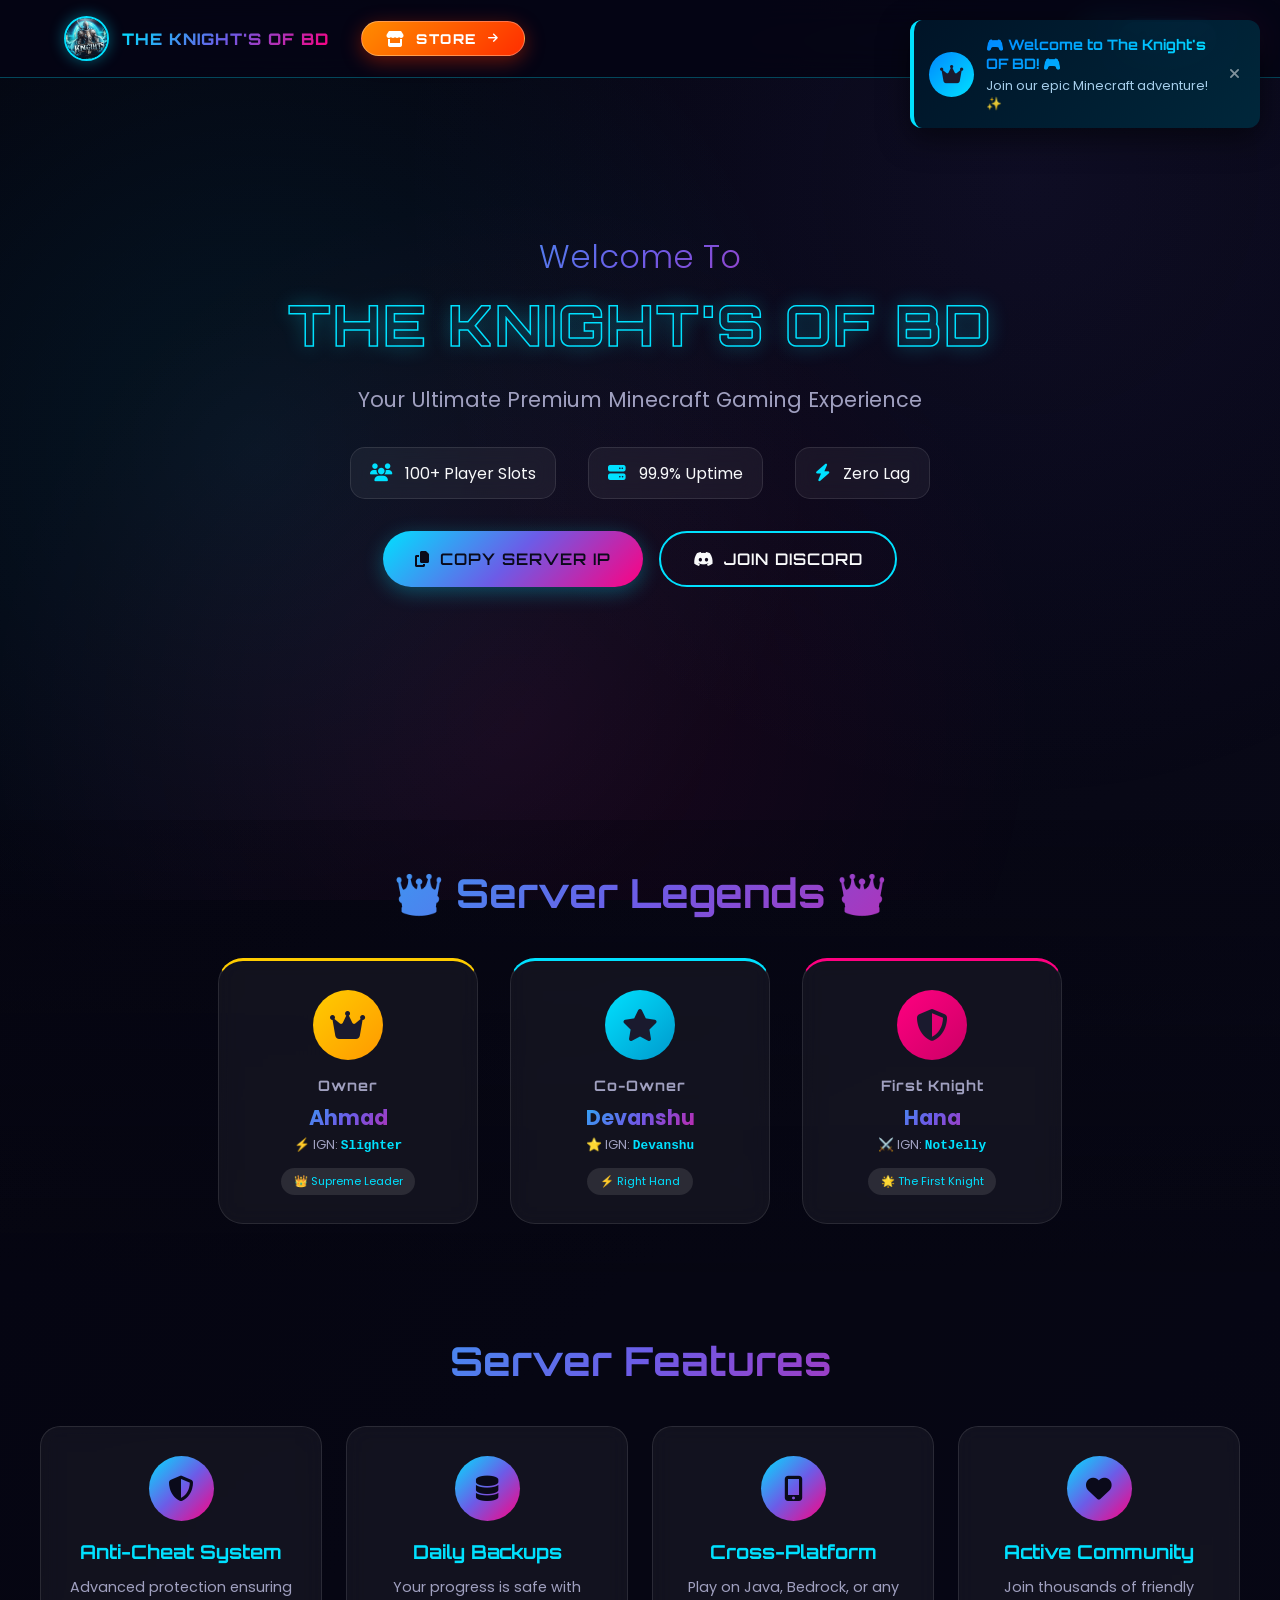
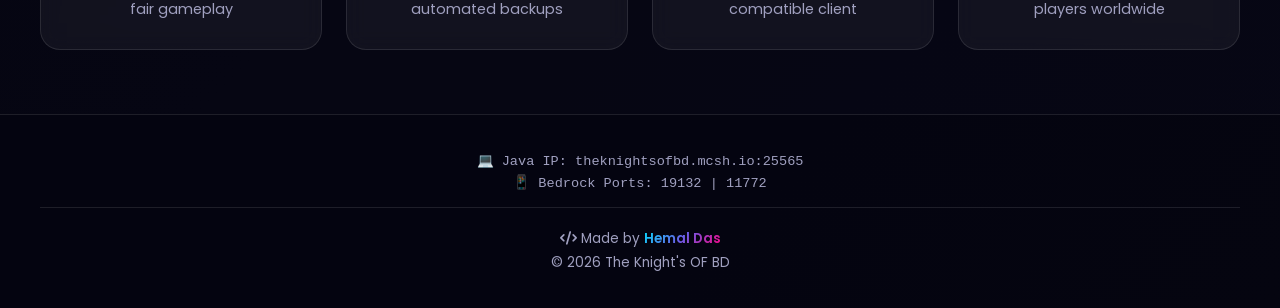
==== commit 58023965: "Update index.html" ====
--- a/index.html
+++ b/index.html
@@ -102,8 +102,8 @@
             <div class="member-card coowner">
                 <div class="member-icon"><i class="fas fa-star"></i></div>
                 <h3>Co-Owner</h3>
-                <p class="member-name">Ahmad</p>
-                <p class="member-ign">⭐ IGN: <span>Slighter</span></p>
+                <p class="member-name">Devanshu</p>
+                <p class="member-ign">⭐ IGN: <span>Devanshu</span></p>
                 <span class="member-badge">⚡ Right Hand</span>
             </div>
             <div class="member-card knight">
@@ -405,4 +405,4 @@
     </script>
     <script src="script.js"></script>
 </body>
-</html>+</html>
